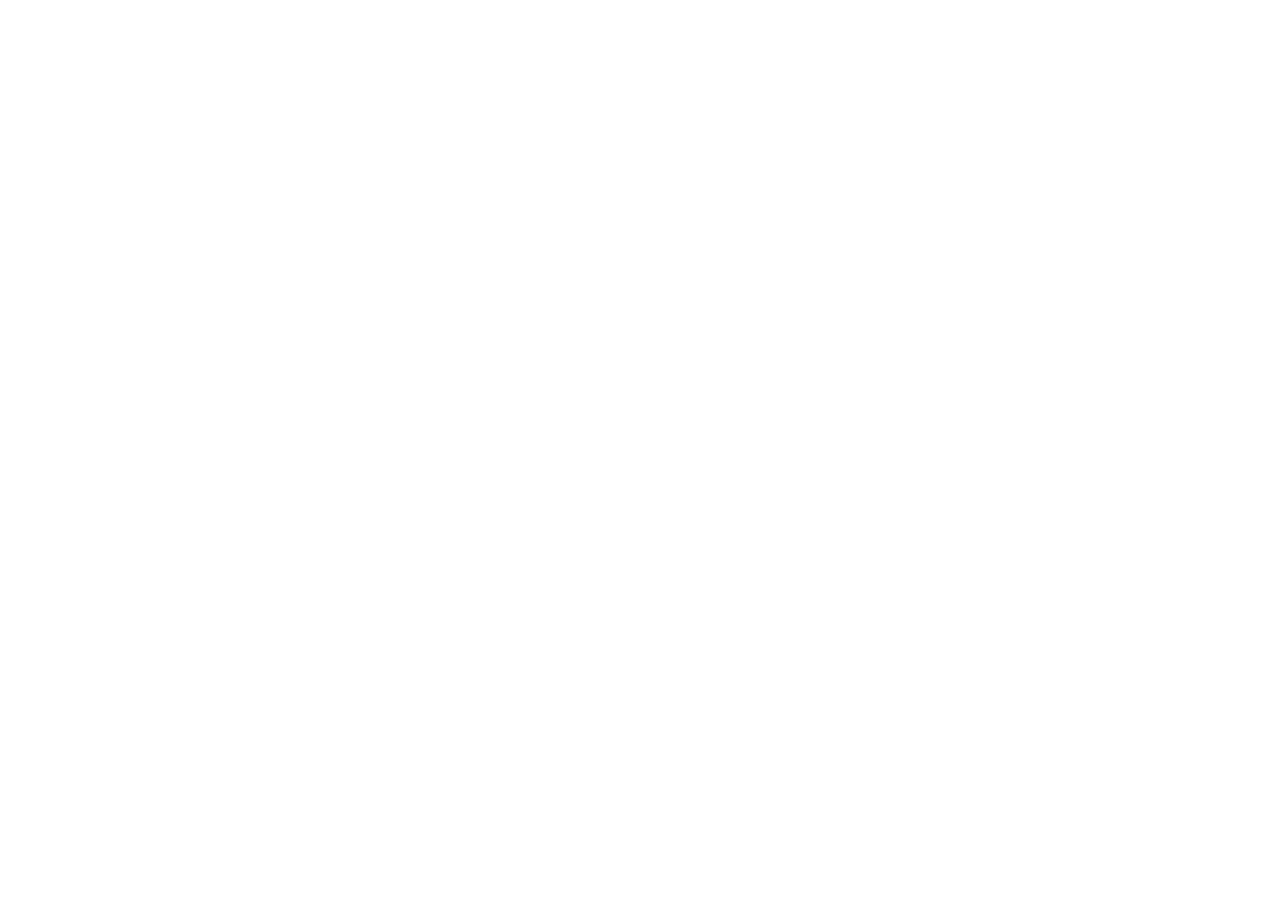
==== index.html @ 138b9979 "projet1" ====
<!DOCTYPE html>
<html lang="en">
<head>
    <meta charset="UTF-8">
    <meta name="viewport" content="width=device-width, initial-scale=1.0">
    
    <title>Document</title>
</head>
<body>
    
</body>
</html>
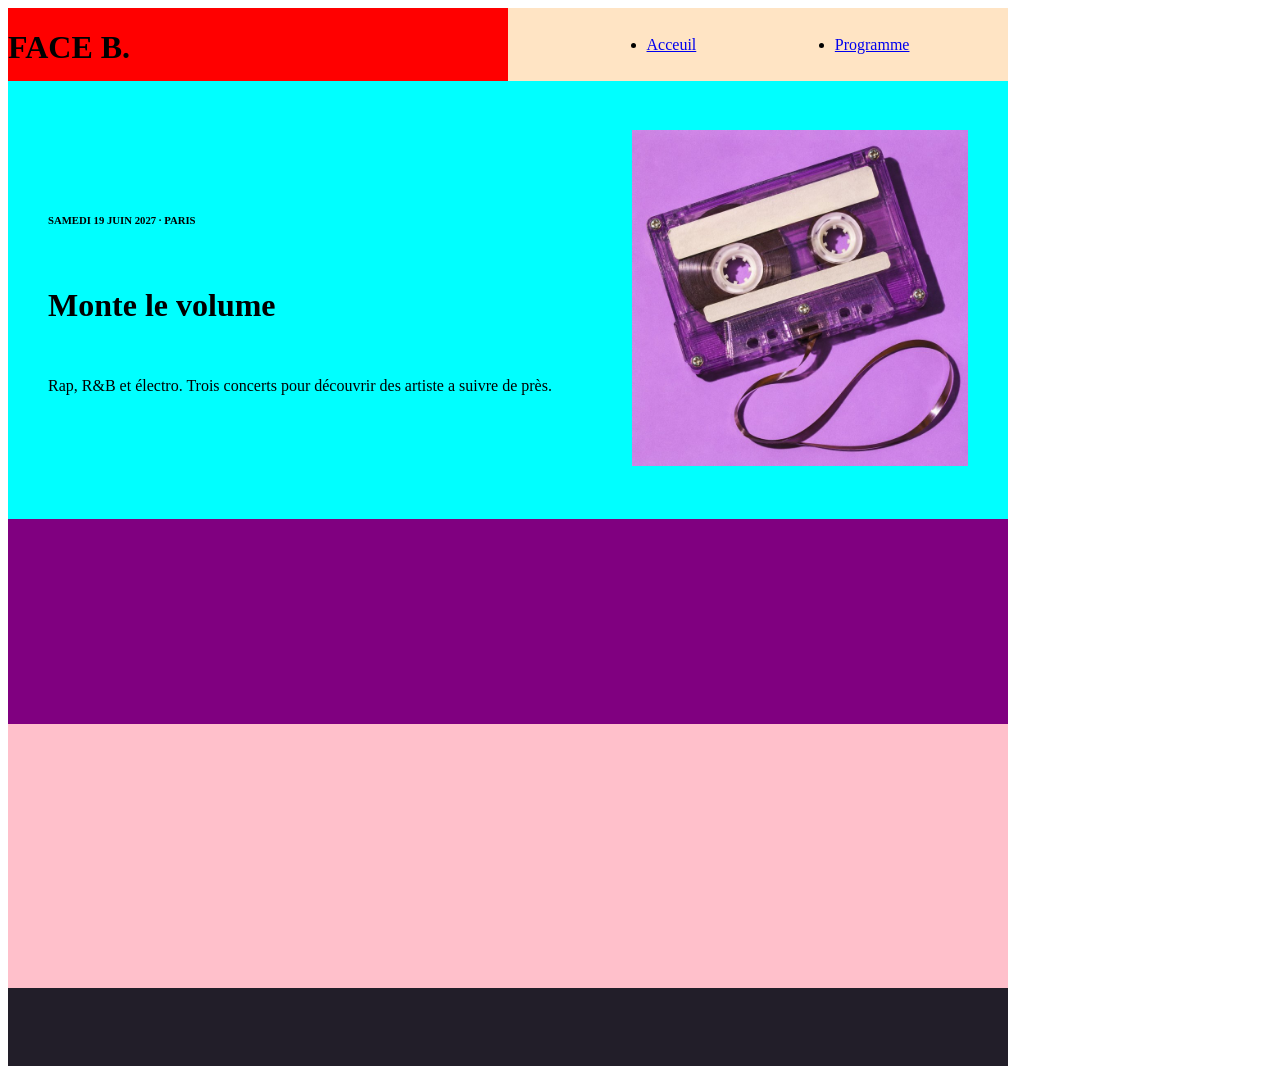
==== commit 3efe60ee: "version2" ====
--- a/index.html
+++ b/index.html
@@ -3,10 +3,70 @@
 <head>
     <meta charset="UTF-8">
     <meta name="viewport" content="width=device-width, initial-scale=1.0">
-    
+    <link rel="stylesheet" href="style.css">
     <title>Document</title>
 </head>
 <body>
-    
+    <div class="conteneur">
+
+        <div class="haut-page">
+            <div class="nav">
+
+                <div class="gauche">
+
+                <h1>FACE B.</h1>
+
+                </div>
+
+                <nav class="droite">
+                    
+                    <ul>
+                        <li><a href="Accueil">Acceuil</a></li>
+                    </ul>
+
+                    <ul>
+                        <li><a href="Programme">Programme</a></li>
+                    </ul>
+                   
+                </nav>
+                
+            </div>
+
+            <div class="presentation">
+
+                <div class="description">
+                    <h6>SAMEDI 19 JUIN 2027 · PARIS</h6>
+
+                    <h1>Monte le volume</h1>
+
+                    <p>Rap, R&B et électro. Trois concerts pour découvrir des artiste a suivre de près. </p>
+
+
+
+                </div>
+
+                <div class="img"> <img src="cassette.jpg" alt="image de"></div>
+                
+              
+                
+            </div>
+
+        </div>
+
+        <div class="bas-page">
+            <div class="desc">
+
+            </div>
+
+            <div class="info">
+
+            </div>
+
+            <div class="pied-page">
+
+            </div>
+
+        </div>
+    </div>
 </body>
 </html>
--- a/style.css
+++ b/style.css
@@ -0,0 +1,89 @@
+.conteneur{
+    width: 1000px;
+    height: 1058px;
+
+    background-color: blue;
+    display: flex;
+    flex-direction: column;
+    
+
+}
+
+.nav{
+    width: 1000px;
+    height: 73px;
+
+    background-color: red;
+    display: flex;
+    flex-direction: row;
+
+    
+
+}
+.gauche{
+width: 500px;
+height: 73px;
+}
+
+.droite{
+    width: 500px;
+    height: 73px;
+
+    display:flex;
+    flex-direction: row;
+    justify-content: space-evenly;
+    align-items: center;
+
+    background-color: bisque;
+    
+}
+
+.presentation{
+    width: 1000px;
+    height: 438px;
+
+    background-color: aqua;
+    display: flex;
+    flex-direction: row;
+    justify-content: space-around;
+    align-items: center;
+
+}
+
+
+.description{
+    display: flex;
+    flex-direction: column;
+    gap: 15px;
+
+}
+
+img{
+    width: 336px;
+    height: 336px;
+
+
+}
+
+
+
+.desc{
+    width: 1000px;
+    height: 205px;
+
+    background-color: purple;
+}
+
+.info{
+    width: 1000px;
+    height: 264px;
+
+    background-color: pink;
+}
+
+.pied-page{
+    width: 1000px;
+    height: 78px;
+
+    background-color:#221E29;
+}
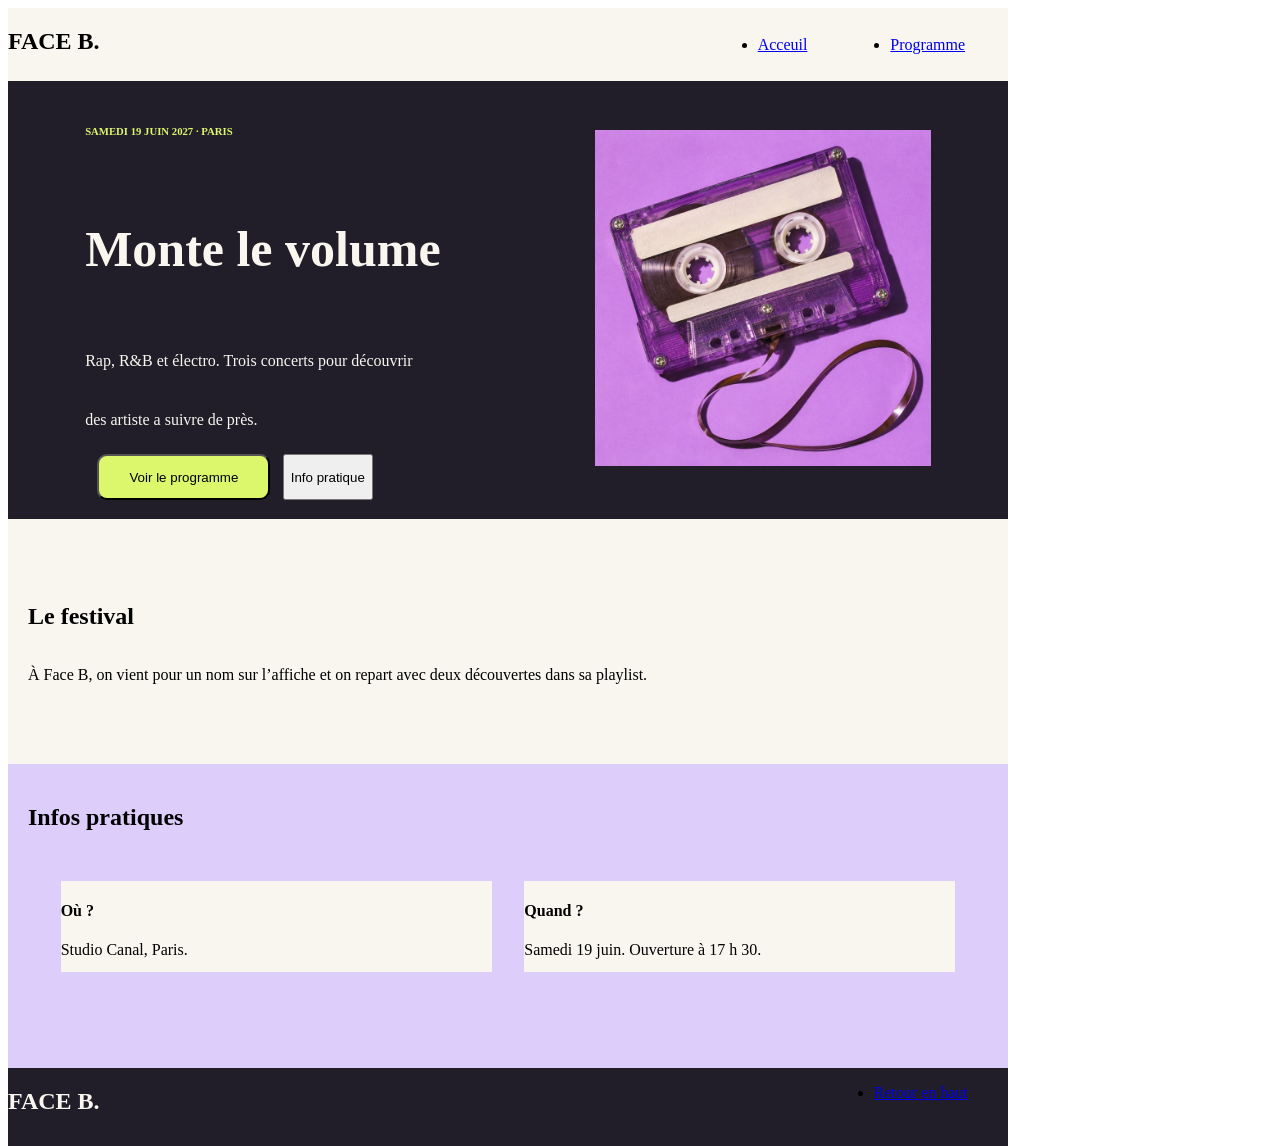
==== commit 4bc08b7e: "version3" ====
--- a/index.html
+++ b/index.html
@@ -14,7 +14,7 @@
 
                 <div class="gauche">
 
-                <h1>FACE B.</h1>
+                <h2>FACE B.</h2>
 
                 </div>
 
@@ -35,15 +35,23 @@
             <div class="presentation">
 
                 <div class="description">
-                    <h6>SAMEDI 19 JUIN 2027 · PARIS</h6>
+                    <h6 class="vert">SAMEDI 19 JUIN 2027 · PARIS</h6>
 
                     <h1>Monte le volume</h1>
 
-                    <p>Rap, R&B et électro. Trois concerts pour découvrir des artiste a suivre de près. </p>
+                    <p>Rap, R&B et électro. Trois concerts pour découvrir </p>
+                    <span>des artiste a suivre de près.</span>
+
+                    <div class="boutton">
+                        <div class="dimension">
+                          <button class="prog">Voir le programme</button>
+                          <button>Info pratique</button>
+                        </div>
+                    </div>
+
+                </div>
 
 
-
-                </div>
 
                 <div class="img"> <img src="cassette.jpg" alt="image de"></div>
                 
@@ -55,15 +63,49 @@
 
         <div class="bas-page">
             <div class="desc">
+                <h2>Le festival</h2>
+
+                <p>À Face B, on vient pour un nom sur l’affiche et on repart avec deux
+               découvertes dans sa playlist.</p>
+
+                
 
             </div>
 
             <div class="info">
+                <h2>Infos pratiques</h2>
+                <div class="ouquand">
+                    <div class="ou">
+                        
+                         <h4>Où ?</h4>
+                         <p>Studio Canal, Paris.</p>
+                       
+                    </div>
+
+                    <div class="quand">
+                        <h4>Quand ?</h4>
+                        <p>Samedi 19 juin. Ouverture à 17 h 30.</p>
+                    </div>
+                </div>
+                
 
             </div>
 
             <div class="pied-page">
 
+                <div class="nav-bas">
+                    <div>
+                    <h2 class="pied">FACE B.</h2>
+                </div>
+
+                <div>
+                    <ul>
+                       <li><a href="Retour en haut">Retour en haut</a></li>
+                    </ul>
+                </div>
+                </div>
+
+                
             </div>
 
         </div>
--- a/style.css
+++ b/style.css
@@ -2,7 +2,7 @@
     width: 1000px;
     height: 1058px;
 
-    background-color: blue;
+    background-color: #221E29;
     display: flex;
     flex-direction: column;
     
@@ -13,7 +13,7 @@
     width: 1000px;
     height: 73px;
 
-    background-color: red;
+    
     display: flex;
     flex-direction: row;
 
@@ -21,8 +21,10 @@
 
 }
 .gauche{
-width: 500px;
+width: 1000px;
 height: 73px;
+background: #F8F6EF;
+
 }
 
 .droite{
@@ -33,8 +35,10 @@
     flex-direction: row;
     justify-content: space-evenly;
     align-items: center;
+    background: #F8F6EF;
 
-    background-color: bisque;
+
+   
     
 }
 
@@ -42,21 +46,58 @@
     width: 1000px;
     height: 438px;
 
-    background-color: aqua;
+    
     display: flex;
     flex-direction: row;
     justify-content: space-around;
     align-items: center;
 
 }
+.vert{
+    color: #DDF76D;
+
+}
+h1{
+    font-size: 50px;
+}
 
 
 .description{
     display: flex;
     flex-direction: column;
+    justify-content: space-between;
+    
     gap: 15px;
 
+    width: px;
+    height: 400px;
+  color: #F8F6EF;
+
+
 }
+
+.button{
+    display: flex;
+    flex-direction: row;
+}
+
+.dimension{
+    height: px;
+    width: 300px;
+
+display: flex;
+justify-content: space-evenly;
+
+
+}
+.prog{
+    height: 46px;
+    width: 173px;
+    background-color: #DDF76D;
+    border-radius: 10px;
+}
+
+
 
 img{
     width: 336px;
@@ -65,25 +106,79 @@
 
 }
 
+.bas-page{
+    
+    display: flex;
+    flex-direction: column;
+
+    
+}
+
+.desc{
+   
+    height: 205px;
+    padding: 20px;
+
+    display: flex;
+    flex-direction: column;
+    justify-content: center;
+
+    background: #F8F6EF;
+
+   
+}
 
 
-.desc{
-    width: 1000px;
-    height: 205px;
+.info{
+    width: 960px;
+    height: 264px;
 
-    background-color: purple;
+    padding: 20px;
+
+    background: #DDCDFB;
+
 }
 
-.info{
-    width: 1000px;
-    height: 264px;
+.ouquand{
+    display: flex;
+    flex-direction: row;
+    justify-content: space-evenly;
+    align-items: center;
+    margin-top: 50px;
+    
+    
 
-    background-color: pink;
+}
+
+.ou{
+    width: 431px;
+    height: 91px;
+    background-color: #F8F6EF;
+
+
+}
+.quand{
+    width: 431px;
+    height: 91px;
+    background-color: #F8F6EF;
+
 }
 
 .pied-page{
     width: 1000px;
     height: 78px;
+    
+    background-color:#221E29;
+}
 
-    background-color:#221E29;
+.nav-bas{
+    display: flex;
+    flex-direction: row;
+    justify-content: space-between;
+
+    width: 960px;
+    height: px;
+}
+.pied{
+    color: #F8F6EF;
 }
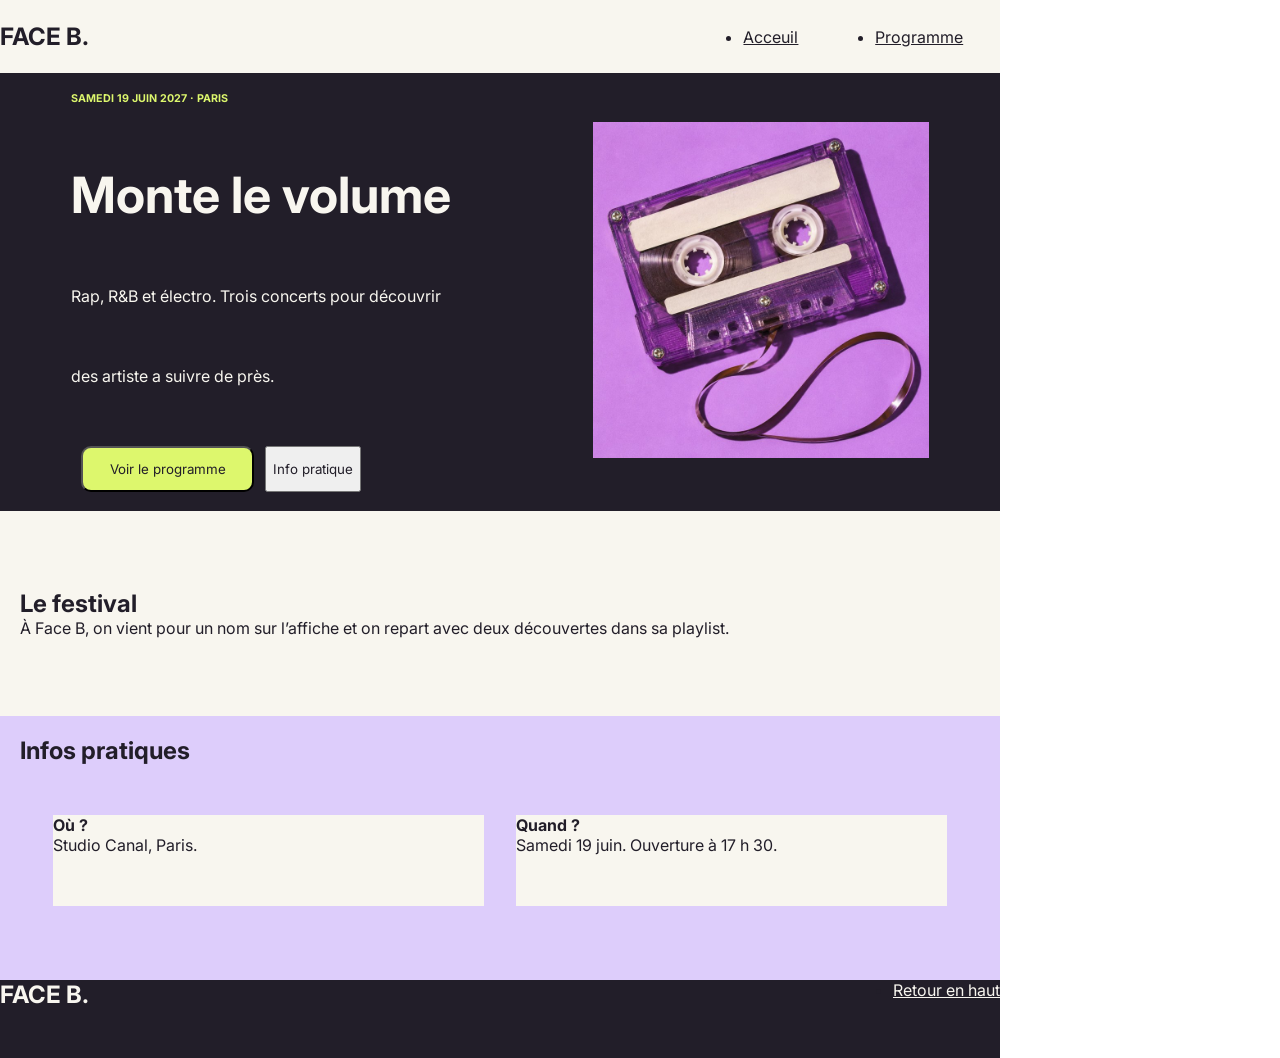
==== commit 51b2e4f9: "version4" ====
--- a/index.html
+++ b/index.html
@@ -13,8 +13,10 @@
             <div class="nav">
 
                 <div class="gauche">
+                    <div>
 
-                <h2>FACE B.</h2>
+                      <h2>FACE B.</h2>
+                   </div>
 
                 </div>
 
@@ -37,10 +39,10 @@
                 <div class="description">
                     <h6 class="vert">SAMEDI 19 JUIN 2027 · PARIS</h6>
 
-                    <h1>Monte le volume</h1>
+                    <h1 class="blanc">Monte le volume</h1>
 
-                    <p>Rap, R&B et électro. Trois concerts pour découvrir </p>
-                    <span>des artiste a suivre de près.</span>
+                    <p class="blanc">Rap, R&B et électro. Trois concerts pour découvrir </p>
+                    <span class="blanc">des artiste a suivre de près.</span>
 
                     <div class="boutton">
                         <div class="dimension">
@@ -95,14 +97,14 @@
 
                 <div class="nav-bas">
                     <div>
-                    <h2 class="pied">FACE B.</h2>
-                </div>
+                     <h2 class="pied">FACE B.</h2>
+                   </div>
 
-                <div>
-                    <ul>
-                       <li><a href="Retour en haut">Retour en haut</a></li>
-                    </ul>
-                </div>
+                   <div>
+                     <ul>
+                         <li><a class="bas" href="Retour en haut">Retour en haut</a></li>
+                     </ul>
+                   </div>
                 </div>
 
                 
--- a/style.css
+++ b/style.css
@@ -1,3 +1,17 @@
+
+@import url('https://fonts.googleapis.com/css2?family=Inter:ital,opsz,wght@0,14..32,100..900;1,14..32,100..900&display=swap');
+
+@font-face {
+    font-family: "Inter", sans-serif;
+}
+
+* {
+    margin: 0px;
+    box-sizing: border-box;
+    font-family: Inter;
+    color:#221E29;
+}
+
 .conteneur{
     width: 1000px;
     height: 1058px;
@@ -24,6 +38,8 @@
 width: 1000px;
 height: 73px;
 background: #F8F6EF;
+display: flex;
+align-items: center;
 
 }
 
@@ -71,9 +87,12 @@
 
     width: px;
     height: 400px;
-  color: #F8F6EF;
-
-
+  
+
+
+}
+.blanc{
+    color: #F8F6EF;
 }
 
 .button{
@@ -130,7 +149,7 @@
 
 
 .info{
-    width: 960px;
+    width: 1000px;
     height: 264px;
 
     padding: 20px;
@@ -172,13 +191,19 @@
 }
 
 .nav-bas{
+    width: 1000px;
+    height: 78px;
     display: flex;
     flex-direction: row;
     justify-content: space-between;
 
-    width: 960px;
-    height: px;
+
 }
 .pied{
     color: #F8F6EF;
+   
+}
+.bas{
+    color: #F8F6EF;
+
 }
